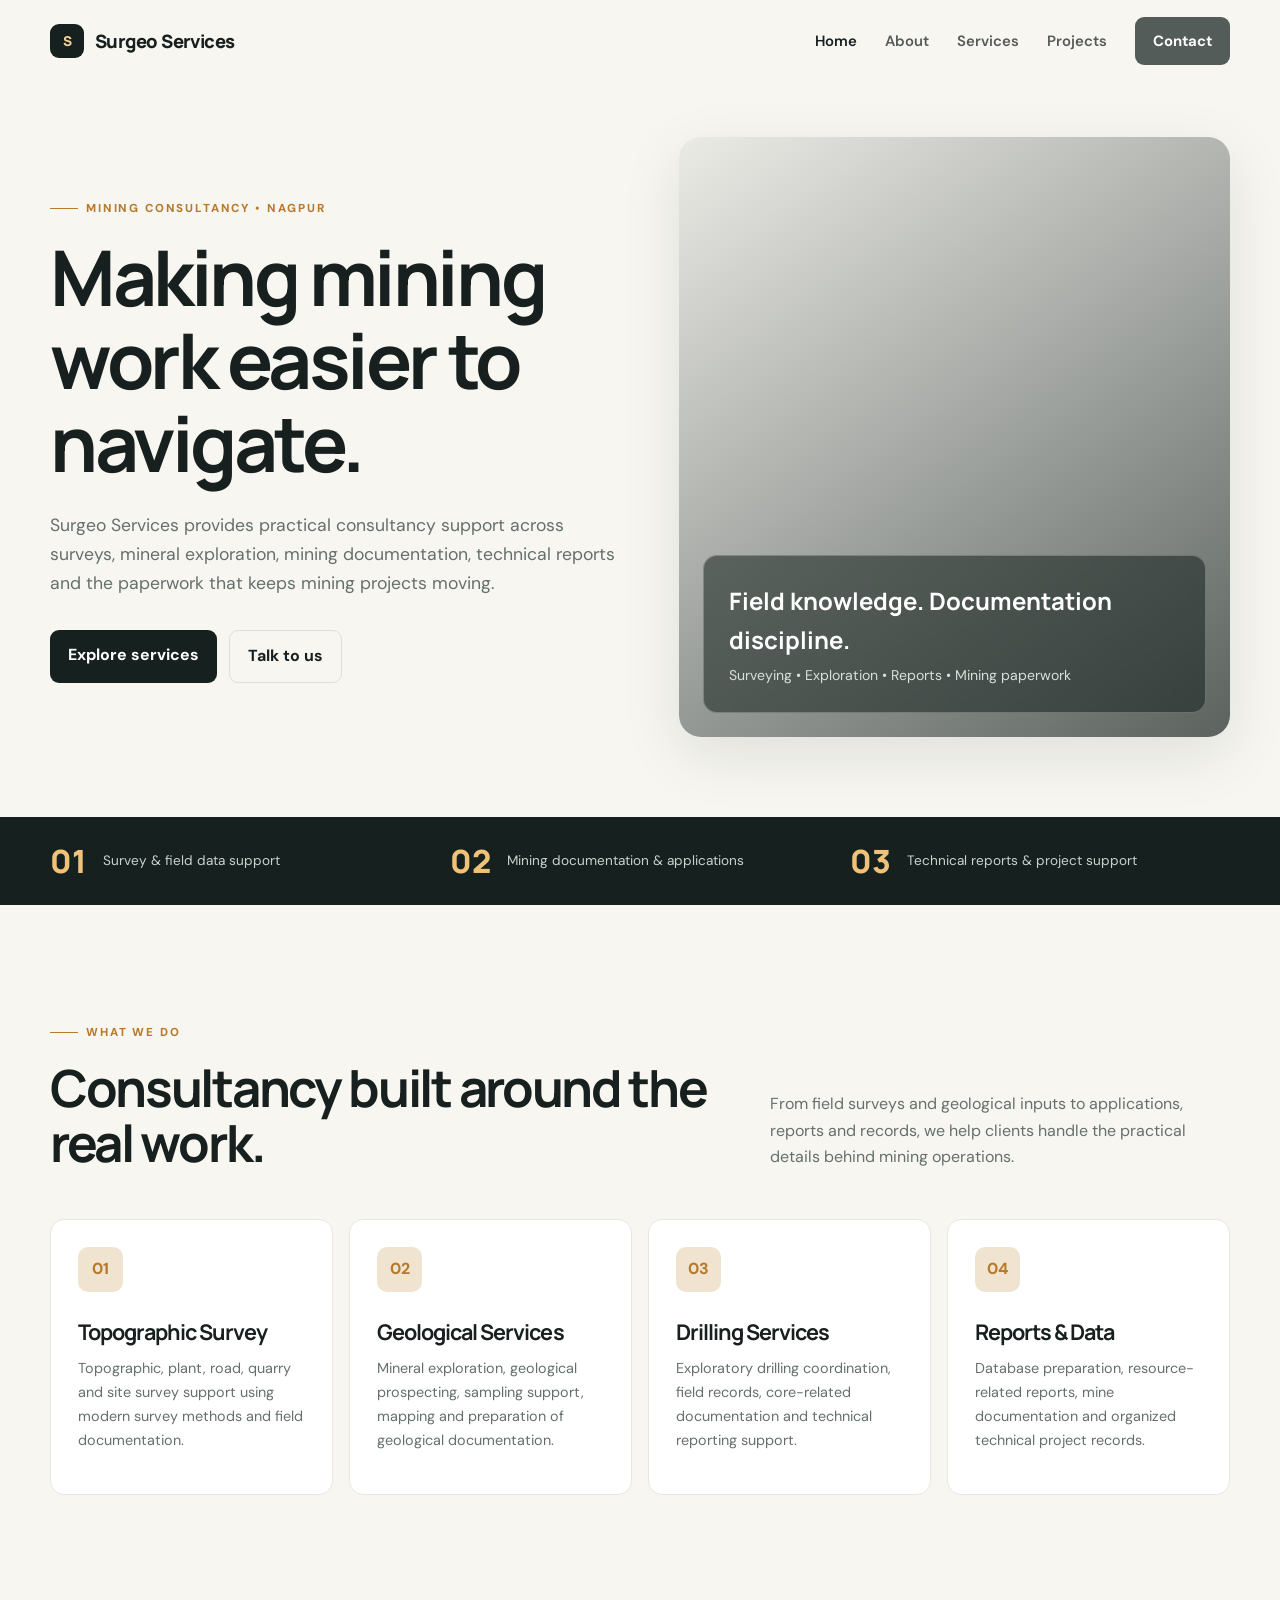
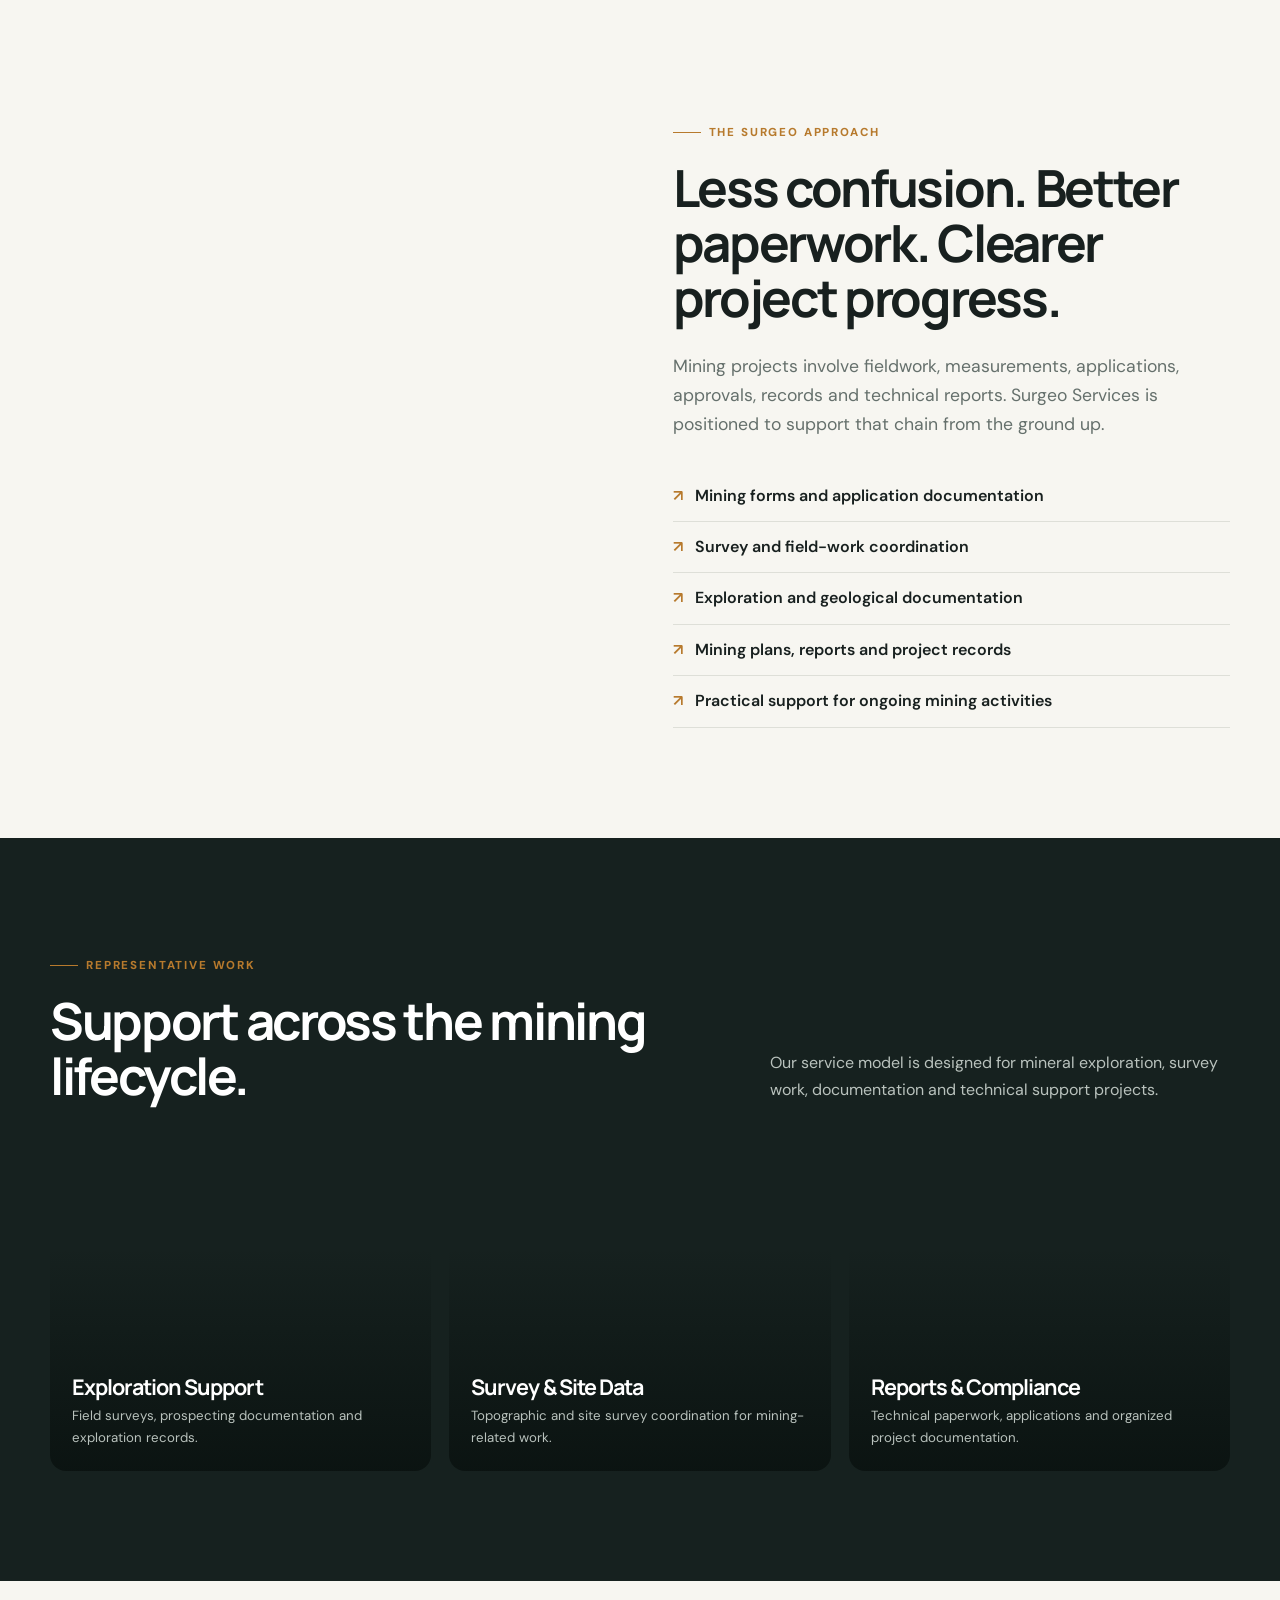
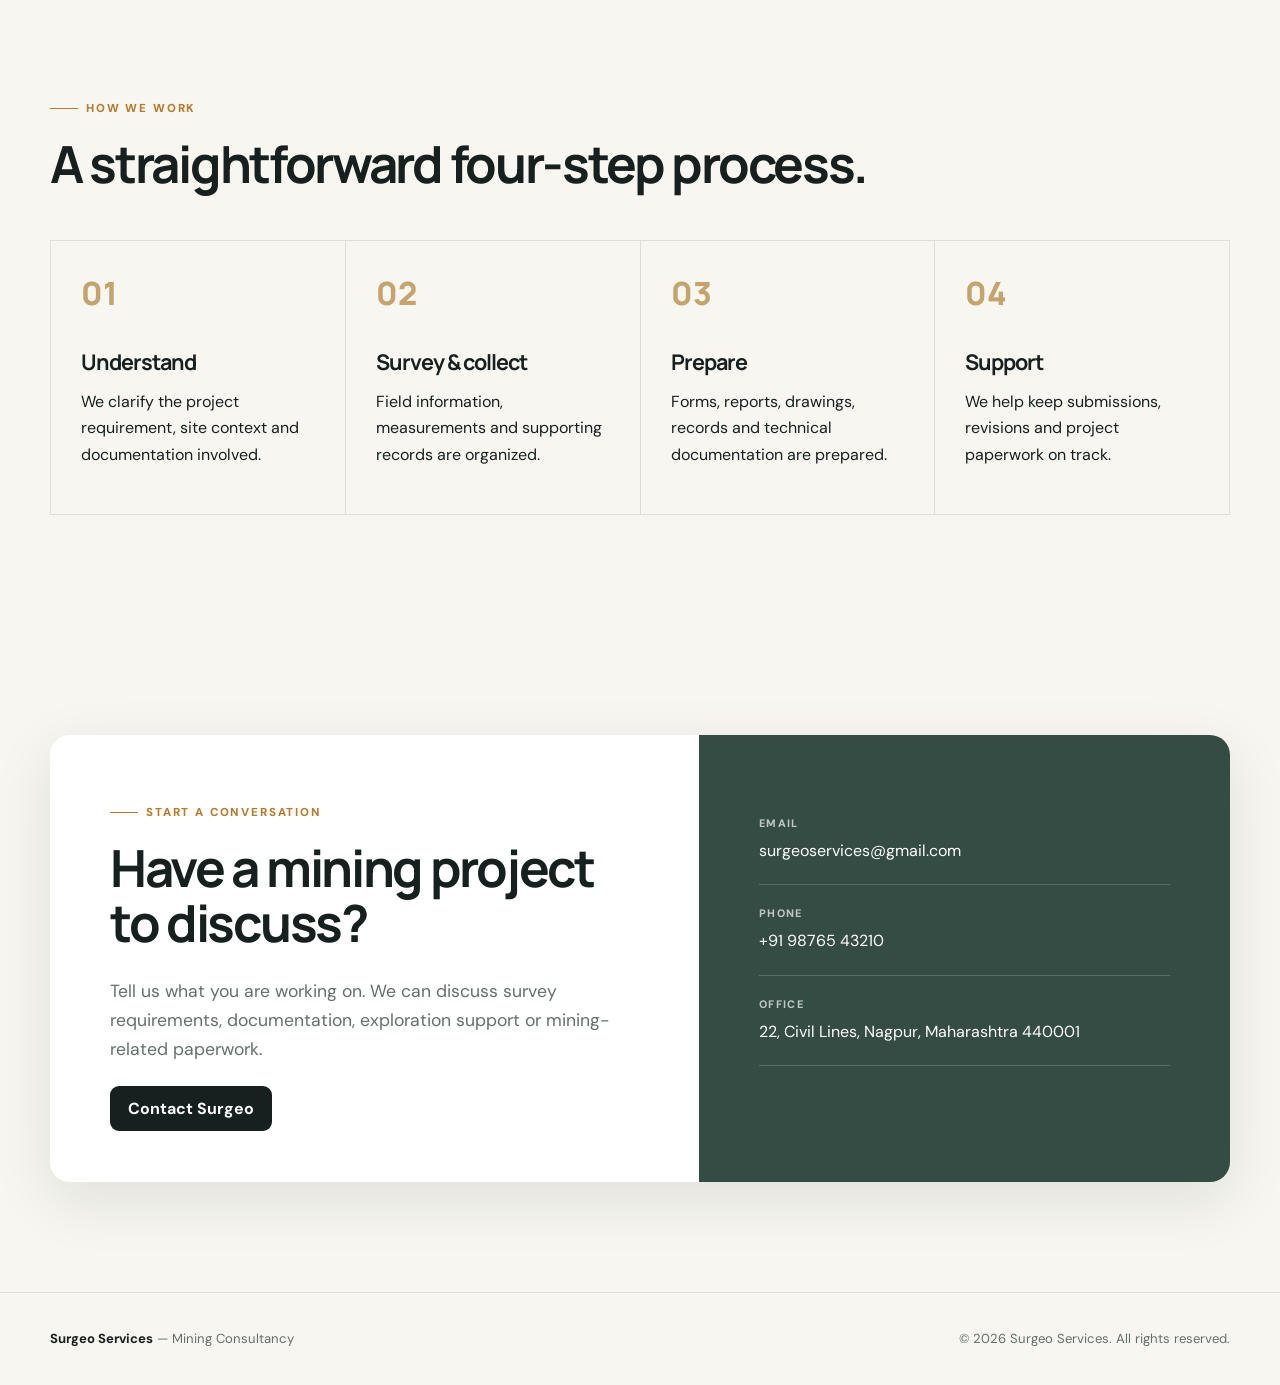
==== index.html @ 8589c168 "Add files via upload" ====
<!doctype html><html lang="en"><head><meta charset="utf-8"><meta name="viewport" content="width=device-width,initial-scale=1"><meta name="description" content="Surgeo Services — mining consultancy, surveys, documentation, exploration and technical support in Nagpur, Maharashtra."><title>Surgeo Services | Mining Consultancy</title><link rel="stylesheet" href="styles.css"></head><body>
<header><div class="container nav"><a class="brand" href="index.html"><span class="mark">S</span>Surgeo Services</a><button class="menu" aria-label="Open menu">☰</button><nav class="links"><a class="active" href="index.html">Home</a><a href="about.html">About</a><a href="services.html">Services</a><a href="projects.html">Projects</a><a class="nav-cta" href="contact.html">Contact</a></nav></div></header>
<main><section class="container hero"><div><div class="eyebrow">Mining consultancy • Nagpur</div><h1>Making mining work easier to navigate.</h1><p class="lead">Surgeo Services provides practical consultancy support across surveys, mineral exploration, mining documentation, technical reports and the paperwork that keeps mining projects moving.</p><div class="actions"><a class="btn" href="services.html">Explore services</a><a class="btn secondary" href="contact.html">Talk to us</a></div></div><div class="hero-visual"><div class="hero-card"><strong>Field knowledge. Documentation discipline.</strong><span>Surveying • Exploration • Reports • Mining paperwork</span></div></div></section>
<section class="strip"><div class="container strip-inner"><div class="stat"><b>01</b><span>Survey & field data support</span></div><div class="stat"><b>02</b><span>Mining documentation & applications</span></div><div class="stat"><b>03</b><span>Technical reports & project support</span></div></div></section>
<section class="container section"><div class="section-head"><div><div class="eyebrow">What we do</div><h2>Consultancy built around the real work.</h2></div><p>From field surveys and geological inputs to applications, reports and records, we help clients handle the practical details behind mining operations.</p></div><div class="grid-4"><article class="service"><div class="icon">01</div><h3>Topographic Survey</h3><p>Topographic, plant, road, quarry and site survey support using modern survey methods and field documentation.</p></article><article class="service"><div class="icon">02</div><h3>Geological Services</h3><p>Mineral exploration, geological prospecting, sampling support, mapping and preparation of geological documentation.</p></article><article class="service"><div class="icon">03</div><h3>Drilling Services</h3><p>Exploratory drilling coordination, field records, core-related documentation and technical reporting support.</p></article><article class="service"><div class="icon">04</div><h3>Reports & Data</h3><p>Database preparation, resource-related reports, mine documentation and organized technical project records.</p></article></div></section>
<section class="container section"><div class="split"><div class="photo"></div><div><div class="eyebrow">The Surgeo approach</div><h2>Less confusion. Better paperwork. Clearer project progress.</h2><p class="lead">Mining projects involve fieldwork, measurements, applications, approvals, records and technical reports. Surgeo Services is positioned to support that chain from the ground up.</p><ul class="checklist"><li>Mining forms and application documentation</li><li>Survey and field-work coordination</li><li>Exploration and geological documentation</li><li>Mining plans, reports and project records</li><li>Practical support for ongoing mining activities</li></ul></div></div></section>
<section class="dark-section section"><div class="container"><div class="section-head"><div><div class="eyebrow">Representative work</div><h2>Support across the mining lifecycle.</h2></div><p>Our service model is designed for mineral exploration, survey work, documentation and technical support projects.</p></div><div class="project-grid"><article class="project one"><div class="project-content"><h3>Exploration Support</h3><p>Field surveys, prospecting documentation and exploration records.</p></div></article><article class="project two"><div class="project-content"><h3>Survey & Site Data</h3><p>Topographic and site survey coordination for mining-related work.</p></div></article><article class="project three"><div class="project-content"><h3>Reports & Compliance</h3><p>Technical paperwork, applications and organized project documentation.</p></div></article></div></div></section>
<section class="container section"><div class="section-head"><div><div class="eyebrow">How we work</div><h2>A straightforward four-step process.</h2></div></div><div class="process"><div class="step"><div class="step-no">01</div><h3>Understand</h3><p>We clarify the project requirement, site context and documentation involved.</p></div><div class="step"><div class="step-no">02</div><h3>Survey & collect</h3><p>Field information, measurements and supporting records are organized.</p></div><div class="step"><div class="step-no">03</div><h3>Prepare</h3><p>Forms, reports, drawings, records and technical documentation are prepared.</p></div><div class="step"><div class="step-no">04</div><h3>Support</h3><p>We help keep submissions, revisions and project paperwork on track.</p></div></div></section>
<section class="container section"><div class="contact-box"><div class="contact-copy"><div class="eyebrow">Start a conversation</div><h2>Have a mining project to discuss?</h2><p class="lead">Tell us what you are working on. We can discuss survey requirements, documentation, exploration support or mining-related paperwork.</p><a class="btn" href="contact.html">Contact Surgeo</a></div><div class="contact-info"><div class="contact-item"><small>Email</small><a href="mailto:surgeoservices@gmail.com">surgeoservices@gmail.com</a></div><div class="contact-item"><small>Phone</small><span>+91 98765 43210</span></div><div class="contact-item"><small>Office</small><span>22, Civil Lines, Nagpur, Maharashtra 440001</span></div></div></div></section></main>
<footer class="footer"><div class="container footer-inner"><div><strong>Surgeo Services</strong> — Mining Consultancy</div><div>© 2026 Surgeo Services. All rights reserved.</div></div></footer><script src="script.js"></script></body></html>
---- styles.css ----
@import url('https://fonts.googleapis.com/css2?family=DM+Sans:wght@400;500;600;700&family=Manrope:wght@600;700;800&display=swap');
:root{--ink:#18201f;--muted:#65706c;--paper:#f7f6f1;--white:#fff;--accent:#b77a2d;--accent2:#d49a4b;--line:#dedfd8;--dark:#16211f;--green:#344c43;--max:1180px;--shadow:0 18px 60px rgba(24,32,31,.10)}
*{box-sizing:border-box}html{scroll-behavior:smooth}body{margin:0;background:var(--paper);color:var(--ink);font-family:'DM Sans',sans-serif;line-height:1.65}a{color:inherit;text-decoration:none}.container{width:min(calc(100% - 40px),var(--max));margin:auto}.nav{height:82px;display:flex;align-items:center;justify-content:space-between;position:relative}.brand{display:flex;align-items:center;gap:11px;font-family:Manrope;font-weight:800;letter-spacing:-.03em;font-size:1.15rem}.mark{width:34px;height:34px;border-radius:9px;background:var(--dark);display:grid;place-items:center;color:#f2d39f;font-size:.85rem}.links{display:flex;gap:28px;align-items:center;font-size:.93rem;font-weight:600}.links a{opacity:.72}.links a:hover,.links a.active{opacity:1}.nav-cta,.btn{background:var(--dark);color:#fff;padding:12px 18px;border-radius:9px;font-weight:700}.nav-cta:hover,.btn:hover{background:#24332f}.menu{display:none;border:0;background:none;font-size:1.6rem}.hero{min-height:680px;display:grid;grid-template-columns:1.02fr .98fr;gap:55px;align-items:center;padding:55px 0 80px}.eyebrow{display:inline-flex;align-items:center;gap:8px;text-transform:uppercase;letter-spacing:.16em;font-size:.72rem;font-weight:800;color:var(--accent);margin-bottom:18px}.eyebrow:before{content:'';width:28px;height:1px;background:var(--accent)}h1,h2,h3{font-family:Manrope;margin:0;line-height:1.08;letter-spacing:-.045em}h1{font-size:clamp(3.2rem,6vw,6.2rem);max-width:700px}h2{font-size:clamp(2.2rem,4vw,4rem)}h3{font-size:1.35rem}.lead{font-size:1.1rem;color:var(--muted);max-width:610px;margin:26px 0 32px}.actions{display:flex;gap:12px;flex-wrap:wrap}.btn.secondary{background:transparent;color:var(--ink);border:1px solid var(--line)}.hero-visual{height:600px;border-radius:22px;overflow:hidden;position:relative;background:url('https://images.unsplash.com/photo-1516738901171-8eb4fc13bd00?auto=format&fit=crop&w=1200&q=85') center/cover;box-shadow:var(--shadow)}.hero-visual:after{content:'';position:absolute;inset:0;background:linear-gradient(145deg,rgba(18,29,26,.05),rgba(18,29,26,.68))}.hero-card{position:absolute;z-index:1;bottom:24px;left:24px;right:24px;color:#fff;padding:25px;border:1px solid rgba(255,255,255,.25);background:rgba(18,29,26,.52);backdrop-filter:blur(12px);border-radius:14px}.hero-card strong{font-size:1.5rem;font-family:Manrope}.hero-card span{display:block;color:#d9e0dc;font-size:.88rem;margin-top:4px}.strip{background:var(--dark);color:#fff;padding:22px 0}.strip-inner{display:grid;grid-template-columns:repeat(3,1fr);gap:20px}.stat{display:flex;align-items:center;gap:16px}.stat b{font:800 2rem Manrope;color:#efc278}.stat span{font-size:.85rem;color:#cbd2ce}.section{padding:110px 0}.section-head{display:flex;justify-content:space-between;gap:30px;align-items:end;margin-bottom:48px}.section-head p{max-width:460px;color:var(--muted);margin:0}.grid-4{display:grid;grid-template-columns:repeat(4,1fr);gap:16px}.service{background:#fff;border:1px solid #e7e7df;padding:27px;min-height:240px;border-radius:14px;transition:.25s}.service:hover{transform:translateY(-5px);box-shadow:var(--shadow)}.icon{width:45px;height:45px;border-radius:10px;background:#f0e4d1;color:var(--accent);display:grid;place-items:center;font-weight:800;margin-bottom:28px}.service p,.card p{color:var(--muted);font-size:.9rem}.split{display:grid;grid-template-columns:1fr 1fr;gap:65px;align-items:center}.photo{min-height:510px;border-radius:20px;background:url('https://images.unsplash.com/photo-1513828583688-c52646db42da?auto=format&fit=crop&w=1200&q=85') center/cover}.checklist{margin:28px 0 0;padding:0;list-style:none}.checklist li{padding:12px 0;border-bottom:1px solid var(--line);font-weight:600}.checklist li:before{content:'↗';color:var(--accent);margin-right:12px}.dark-section{background:var(--dark);color:#fff}.dark-section .section-head p,.dark-section p{color:#b9c2bd}.project-grid{display:grid;grid-template-columns:repeat(3,1fr);gap:18px}.project{min-height:320px;border-radius:16px;overflow:hidden;position:relative;background-size:cover;background-position:center}.project:after{content:'';position:absolute;inset:0;background:linear-gradient(transparent 30%,rgba(10,18,16,.9))}.project-content{position:absolute;z-index:1;bottom:22px;left:22px;right:22px}.project-content h3{font-size:1.35rem}.project-content p{font-size:.83rem;margin:7px 0 0}.project.one{background-image:url('https://images.unsplash.com/photo-1504917595217-d4dc5ebe6122?auto=format&fit=crop&w=900&q=80')}.project.two{background-image:url('https://images.unsplash.com/photo-1579546929518-9e396f3cc809?auto=format&fit=crop&w=900&q=80')}.project.three{background-image:url('https://images.unsplash.com/photo-1516939884455-1445c8652f83?auto=format&fit=crop&w=900&q=80')}.process{display:grid;grid-template-columns:repeat(4,1fr);gap:1px;background:var(--line);border:1px solid var(--line)}.step{background:var(--paper);padding:30px}.step-no{font:800 2rem Manrope;color:#c5a36c;margin-bottom:35px}.team{display:grid;grid-template-columns:repeat(2,1fr);gap:18px}.person{background:#fff;border:1px solid #e7e7df;padding:26px;border-radius:14px;display:flex;gap:20px;align-items:center}.avatar{width:75px;height:75px;border-radius:50%;display:grid;place-items:center;background:#e7e2d7;font:800 1.3rem Manrope;color:var(--green)}.person small{color:var(--accent);font-weight:800}.contact-box{display:grid;grid-template-columns:1.1fr .9fr;background:#fff;border-radius:20px;overflow:hidden;box-shadow:var(--shadow)}.contact-copy{padding:60px}.contact-info{background:var(--green);color:#fff;padding:60px}.contact-item{padding:20px 0;border-bottom:1px solid rgba(255,255,255,.18)}.contact-item small{display:block;color:#bfc9c4;text-transform:uppercase;letter-spacing:.12em;font-size:.68rem;font-weight:800;margin-bottom:5px}.contact-item a:hover{color:#f0c57e}.page-hero{padding:95px 0 85px;background:var(--dark);color:#fff}.page-hero p{max-width:650px;color:#bec8c2;font-size:1.05rem;margin:22px 0 0}.service-list{display:grid;grid-template-columns:repeat(2,1fr);gap:18px}.service-large{background:#fff;border:1px solid var(--line);padding:34px;border-radius:16px}.service-large .num{font:800 1rem Manrope;color:var(--accent)}.service-large h3{margin-top:45px}.service-large ul{padding-left:18px;color:var(--muted)}.footer{padding:35px 0;border-top:1px solid var(--line);font-size:.82rem;color:var(--muted)}.footer-inner{display:flex;justify-content:space-between;gap:20px}.footer strong{color:var(--ink)}
@media(max-width:900px){.links{display:none;position:absolute;top:72px;left:0;right:0;background:#fff;padding:18px;border:1px solid var(--line);border-radius:12px;z-index:9;flex-direction:column;align-items:stretch}.links.open{display:flex}.menu{display:block}.hero,.split,.contact-box{grid-template-columns:1fr}.hero-visual{height:480px}.grid-4{grid-template-columns:repeat(2,1fr)}.project-grid{grid-template-columns:1fr 1fr}.process{grid-template-columns:1fr 1fr}.strip-inner{grid-template-columns:1fr}.contact-copy,.contact-info{padding:40px}.section{padding:80px 0}}
@media(max-width:600px){.container{width:min(calc(100% - 28px),var(--max))}.hero{padding:40px 0 55px}.hero-visual{height:390px}.grid-4,.project-grid,.service-list,.team,.process{grid-template-columns:1fr}.section-head{display:block}.section-head p{margin-top:18px}.footer-inner{display:block}.footer-inner div+div{margin-top:10px}h1{font-size:3.25rem}}
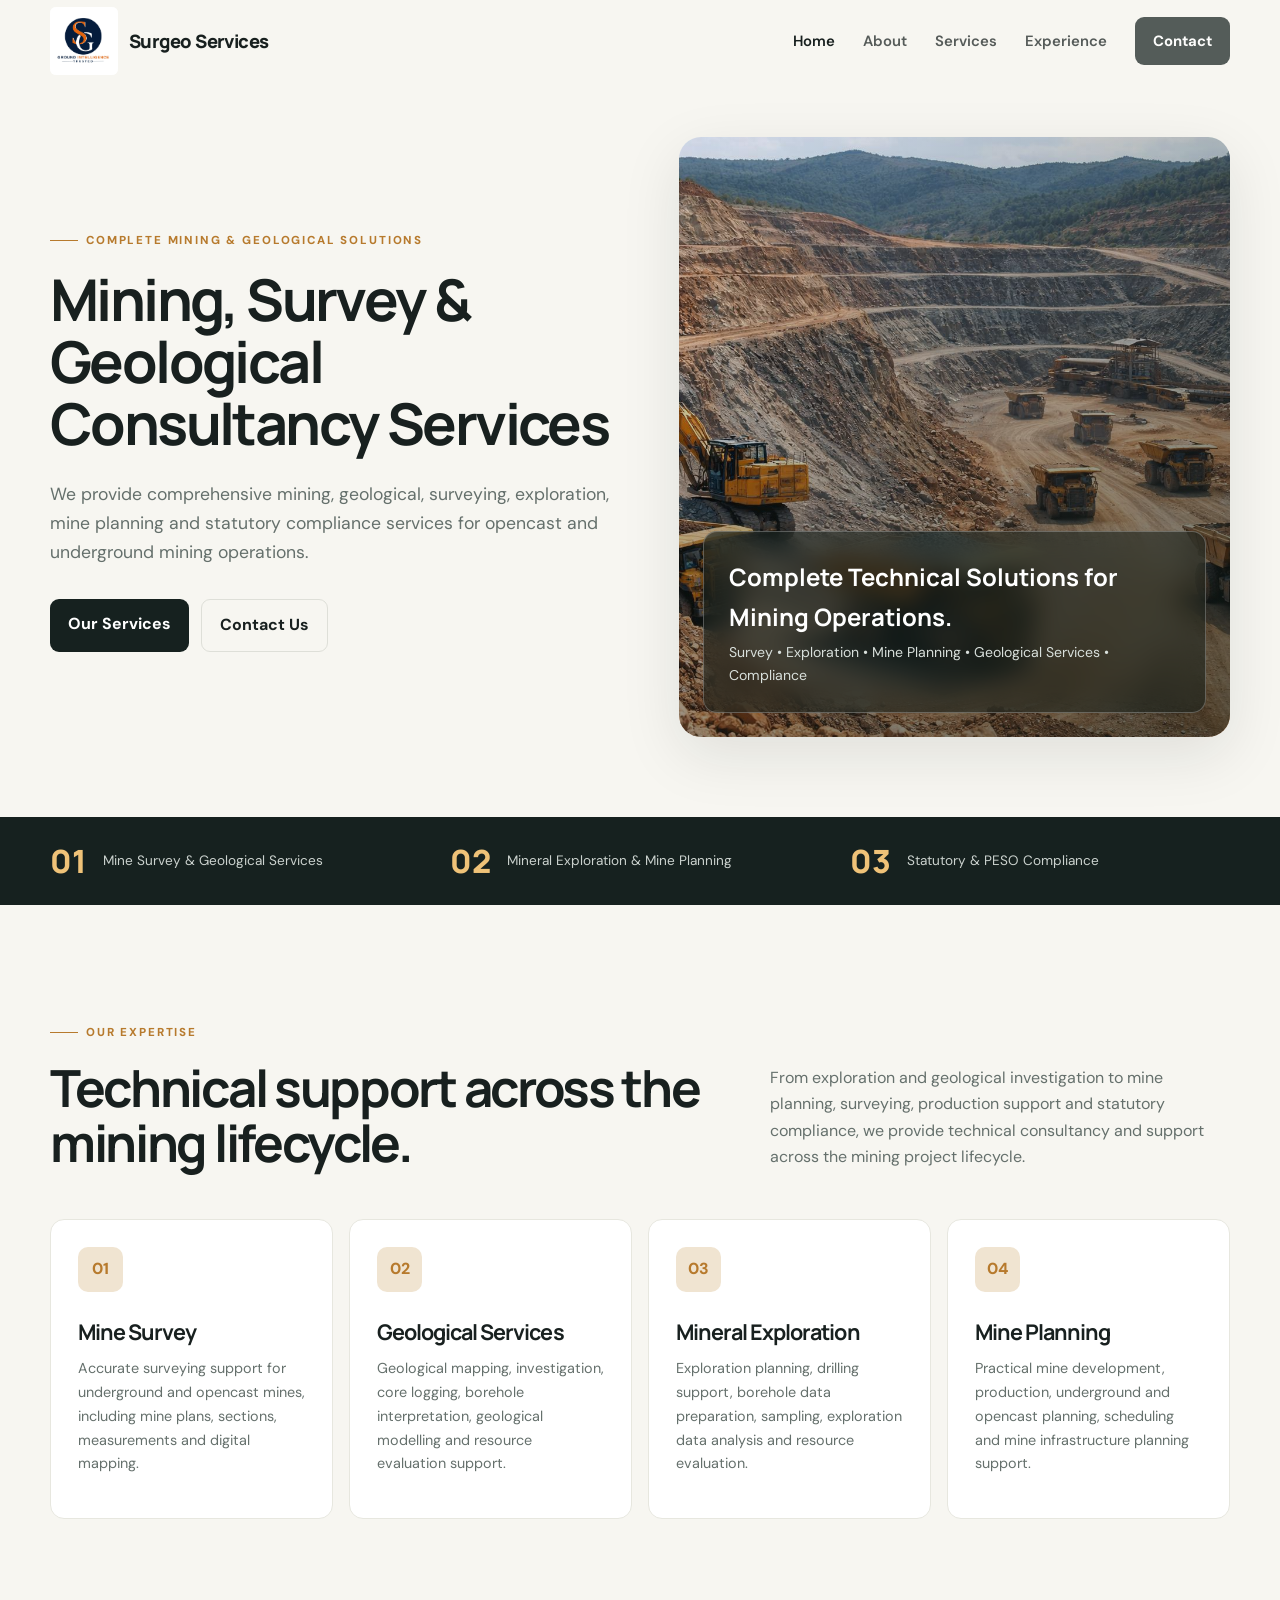
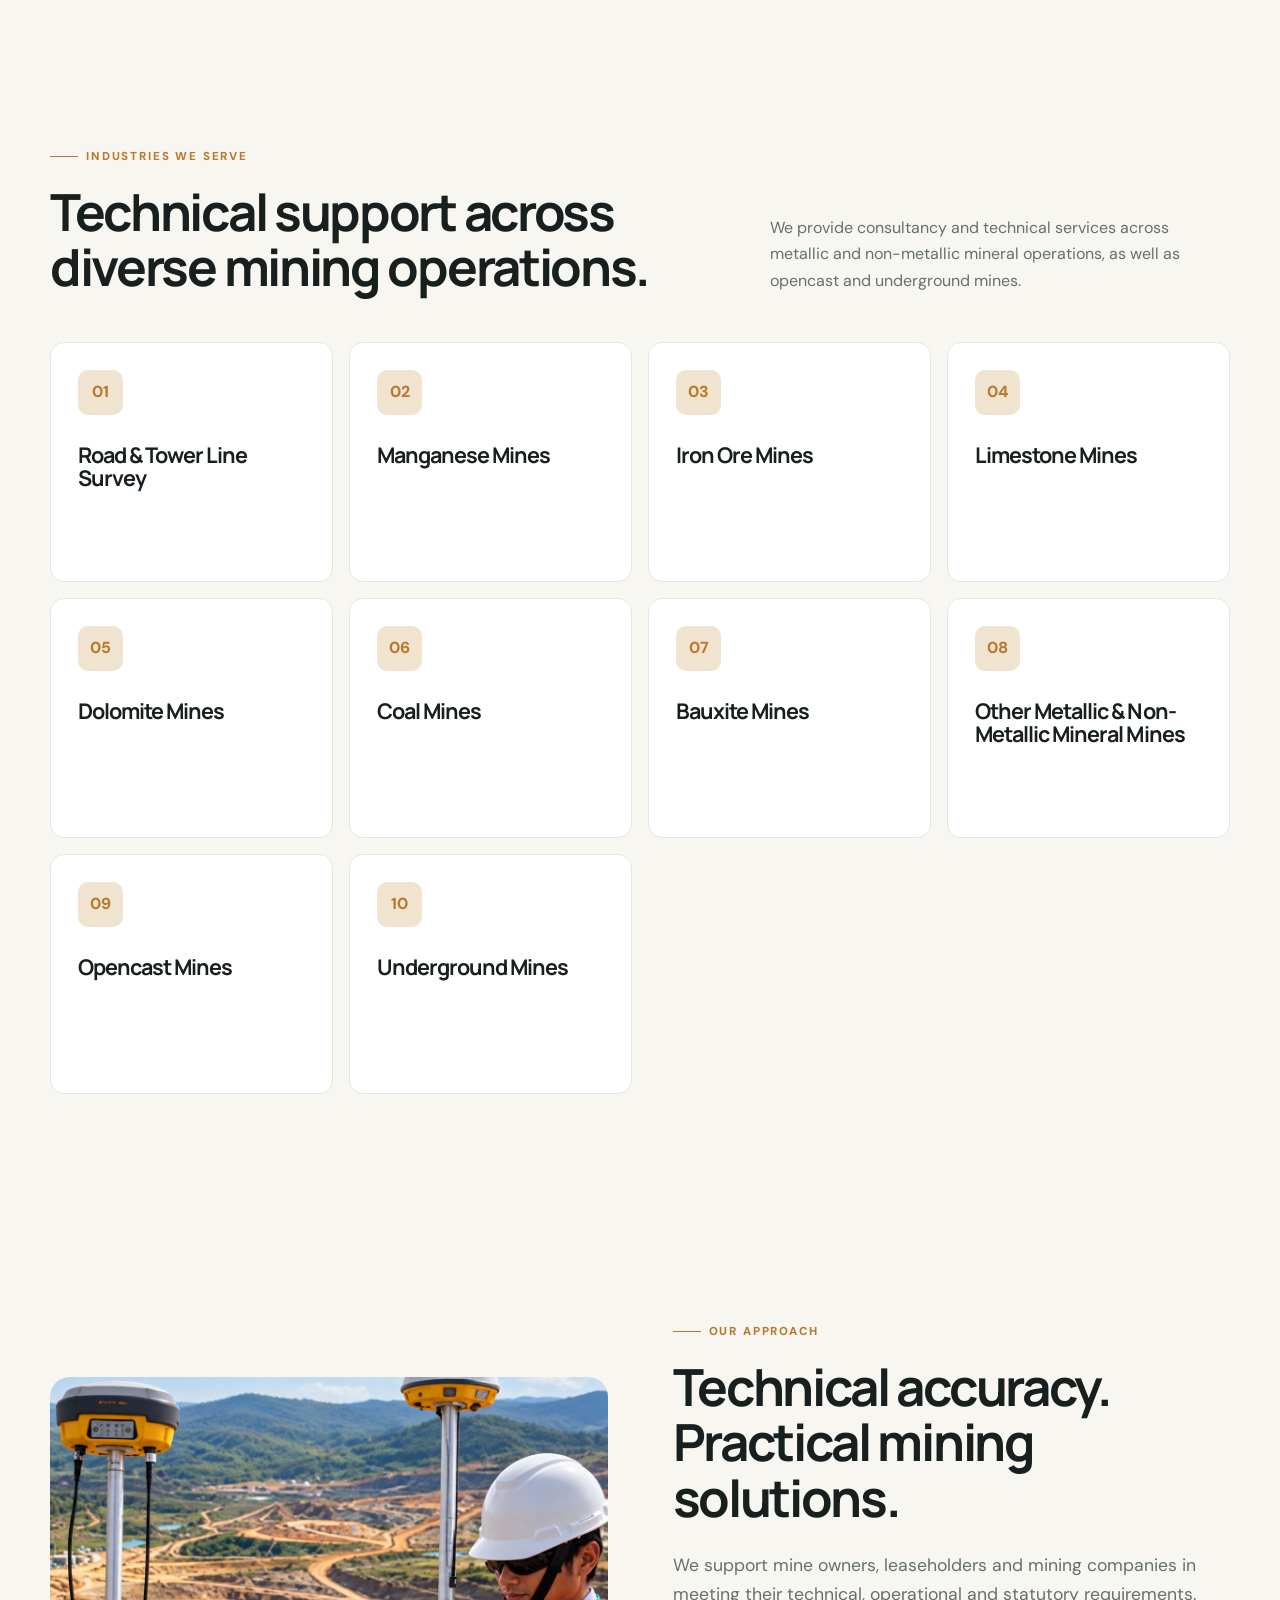
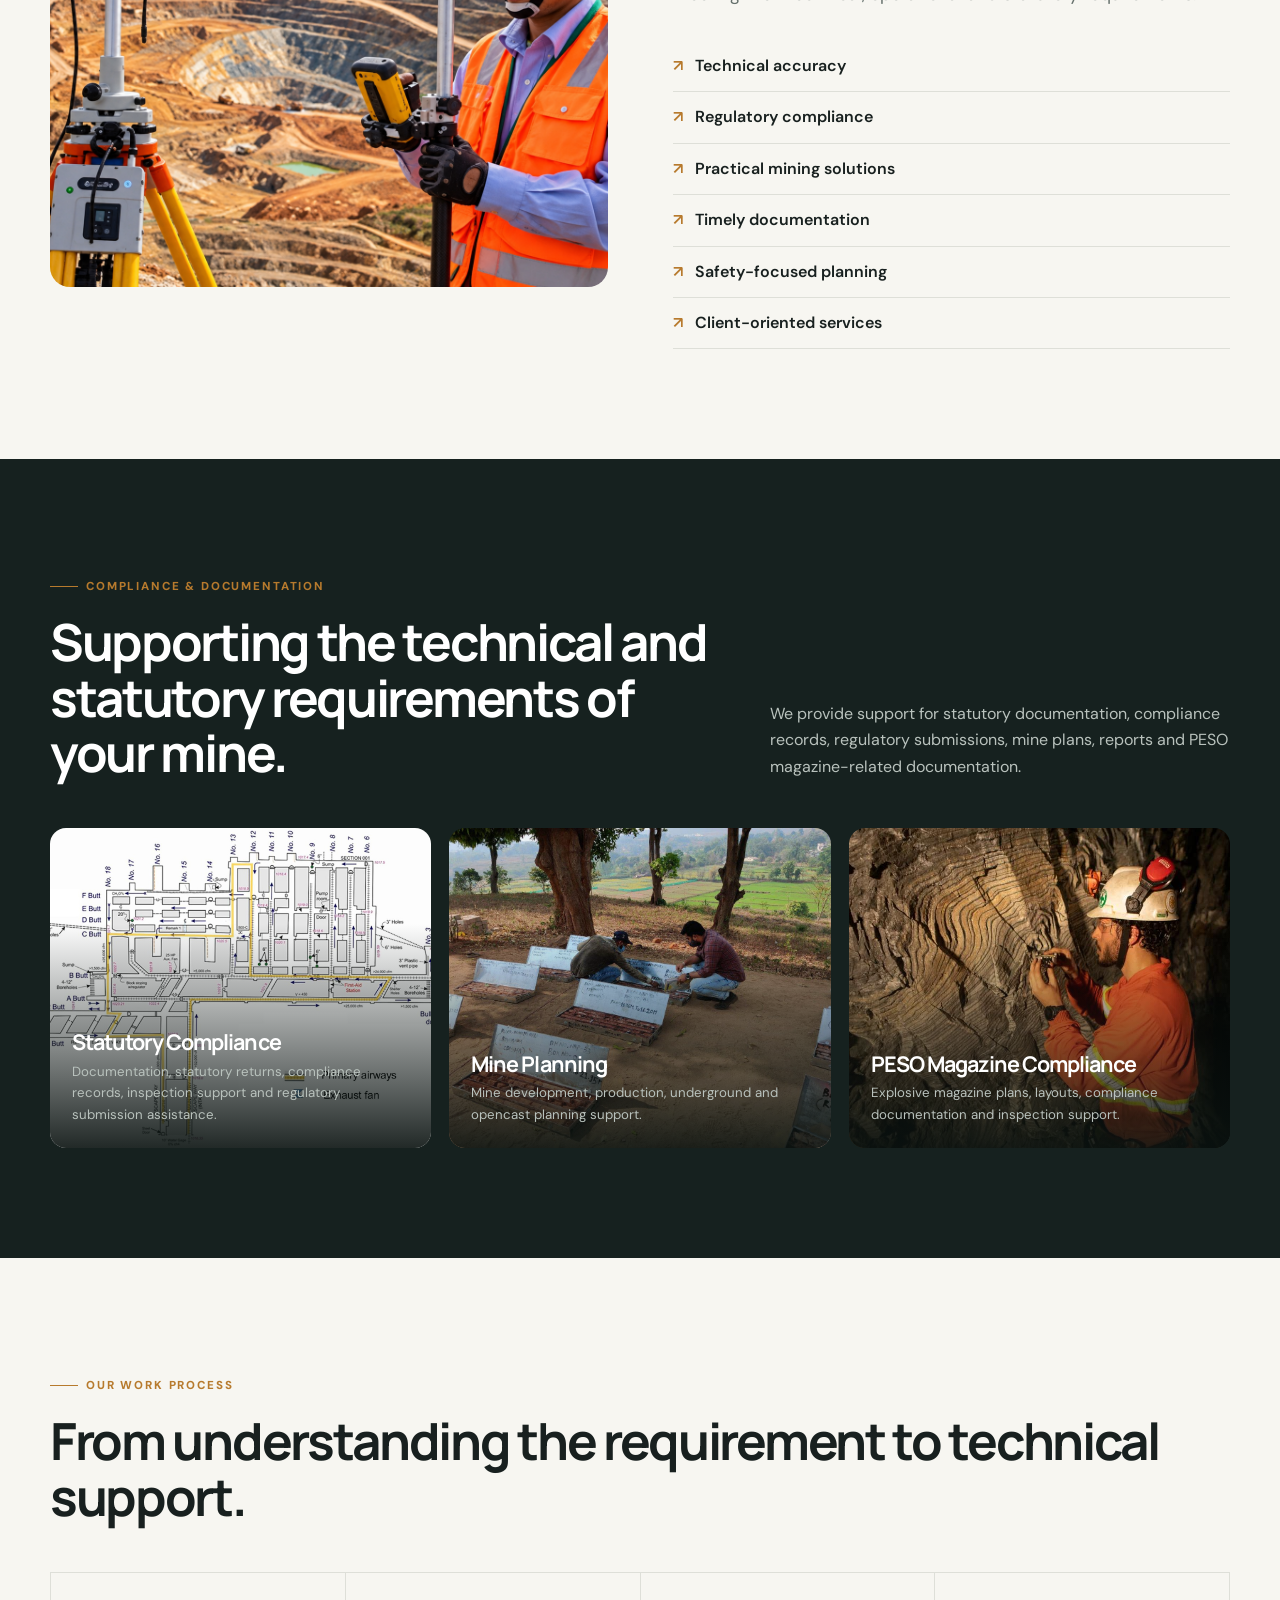
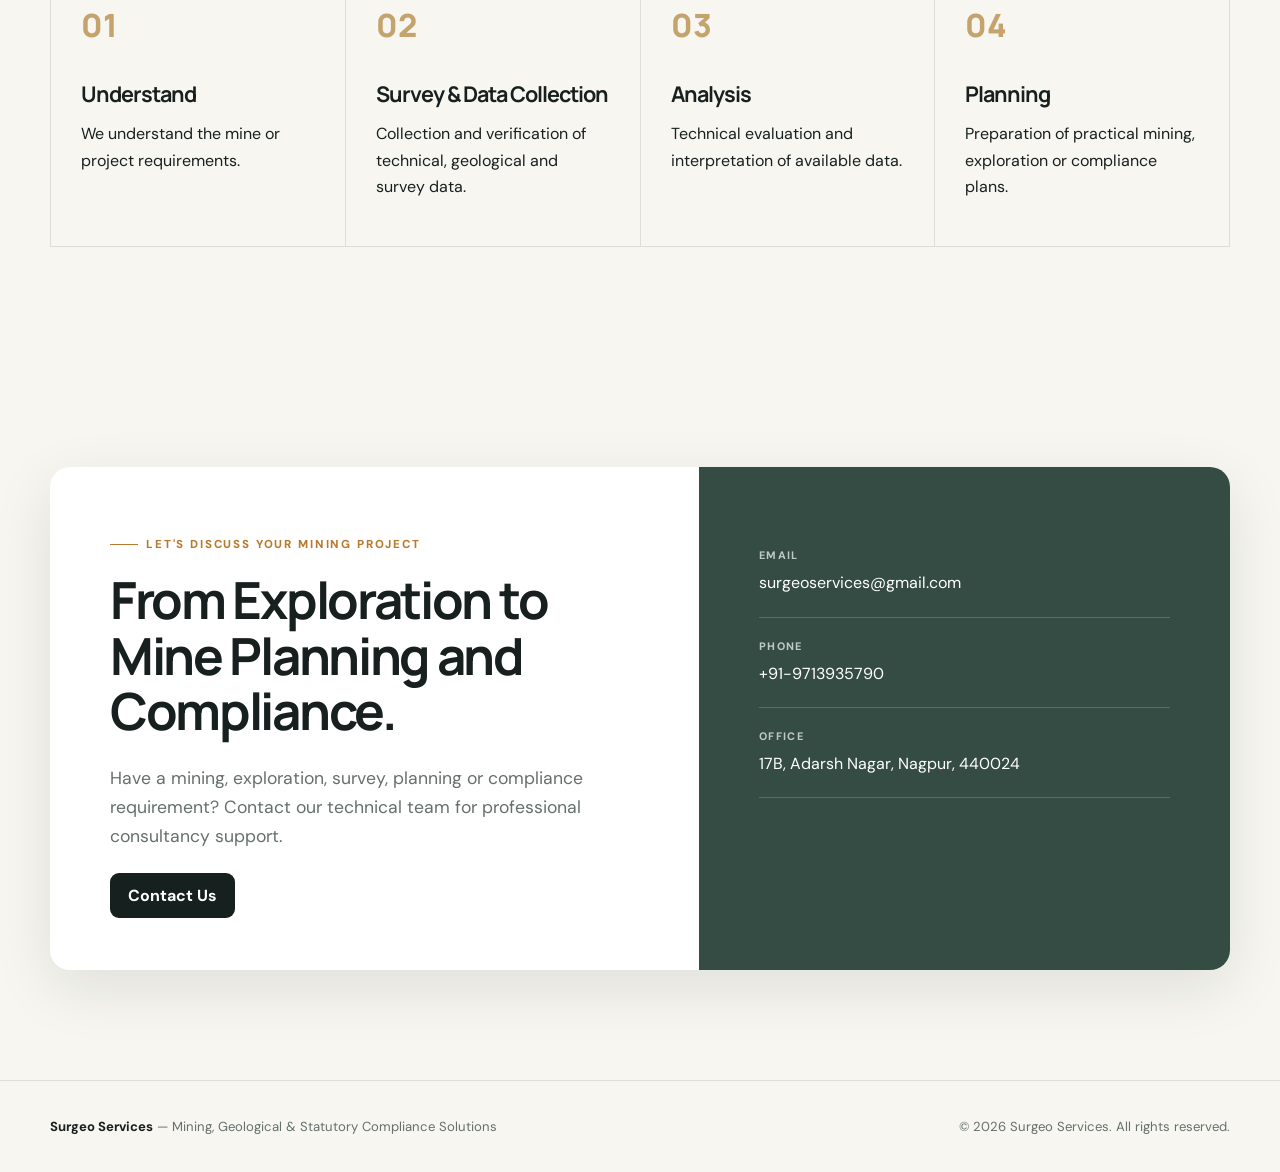
==== commit b9bae1da: "Update Surgeo Services website" ====
--- a/index.html
+++ b/index.html
@@ -1,10 +1,416 @@
-<!doctype html><html lang="en"><head><meta charset="utf-8"><meta name="viewport" content="width=device-width,initial-scale=1"><meta name="description" content="Surgeo Services — mining consultancy, surveys, documentation, exploration and technical support in Nagpur, Maharashtra."><title>Surgeo Services | Mining Consultancy</title><link rel="stylesheet" href="styles.css"></head><body>
-<header><div class="container nav"><a class="brand" href="index.html"><span class="mark">S</span>Surgeo Services</a><button class="menu" aria-label="Open menu">☰</button><nav class="links"><a class="active" href="index.html">Home</a><a href="about.html">About</a><a href="services.html">Services</a><a href="projects.html">Projects</a><a class="nav-cta" href="contact.html">Contact</a></nav></div></header>
-<main><section class="container hero"><div><div class="eyebrow">Mining consultancy • Nagpur</div><h1>Making mining work easier to navigate.</h1><p class="lead">Surgeo Services provides practical consultancy support across surveys, mineral exploration, mining documentation, technical reports and the paperwork that keeps mining projects moving.</p><div class="actions"><a class="btn" href="services.html">Explore services</a><a class="btn secondary" href="contact.html">Talk to us</a></div></div><div class="hero-visual"><div class="hero-card"><strong>Field knowledge. Documentation discipline.</strong><span>Surveying • Exploration • Reports • Mining paperwork</span></div></div></section>
-<section class="strip"><div class="container strip-inner"><div class="stat"><b>01</b><span>Survey & field data support</span></div><div class="stat"><b>02</b><span>Mining documentation & applications</span></div><div class="stat"><b>03</b><span>Technical reports & project support</span></div></div></section>
-<section class="container section"><div class="section-head"><div><div class="eyebrow">What we do</div><h2>Consultancy built around the real work.</h2></div><p>From field surveys and geological inputs to applications, reports and records, we help clients handle the practical details behind mining operations.</p></div><div class="grid-4"><article class="service"><div class="icon">01</div><h3>Topographic Survey</h3><p>Topographic, plant, road, quarry and site survey support using modern survey methods and field documentation.</p></article><article class="service"><div class="icon">02</div><h3>Geological Services</h3><p>Mineral exploration, geological prospecting, sampling support, mapping and preparation of geological documentation.</p></article><article class="service"><div class="icon">03</div><h3>Drilling Services</h3><p>Exploratory drilling coordination, field records, core-related documentation and technical reporting support.</p></article><article class="service"><div class="icon">04</div><h3>Reports & Data</h3><p>Database preparation, resource-related reports, mine documentation and organized technical project records.</p></article></div></section>
-<section class="container section"><div class="split"><div class="photo"></div><div><div class="eyebrow">The Surgeo approach</div><h2>Less confusion. Better paperwork. Clearer project progress.</h2><p class="lead">Mining projects involve fieldwork, measurements, applications, approvals, records and technical reports. Surgeo Services is positioned to support that chain from the ground up.</p><ul class="checklist"><li>Mining forms and application documentation</li><li>Survey and field-work coordination</li><li>Exploration and geological documentation</li><li>Mining plans, reports and project records</li><li>Practical support for ongoing mining activities</li></ul></div></div></section>
-<section class="dark-section section"><div class="container"><div class="section-head"><div><div class="eyebrow">Representative work</div><h2>Support across the mining lifecycle.</h2></div><p>Our service model is designed for mineral exploration, survey work, documentation and technical support projects.</p></div><div class="project-grid"><article class="project one"><div class="project-content"><h3>Exploration Support</h3><p>Field surveys, prospecting documentation and exploration records.</p></div></article><article class="project two"><div class="project-content"><h3>Survey & Site Data</h3><p>Topographic and site survey coordination for mining-related work.</p></div></article><article class="project three"><div class="project-content"><h3>Reports & Compliance</h3><p>Technical paperwork, applications and organized project documentation.</p></div></article></div></div></section>
-<section class="container section"><div class="section-head"><div><div class="eyebrow">How we work</div><h2>A straightforward four-step process.</h2></div></div><div class="process"><div class="step"><div class="step-no">01</div><h3>Understand</h3><p>We clarify the project requirement, site context and documentation involved.</p></div><div class="step"><div class="step-no">02</div><h3>Survey & collect</h3><p>Field information, measurements and supporting records are organized.</p></div><div class="step"><div class="step-no">03</div><h3>Prepare</h3><p>Forms, reports, drawings, records and technical documentation are prepared.</p></div><div class="step"><div class="step-no">04</div><h3>Support</h3><p>We help keep submissions, revisions and project paperwork on track.</p></div></div></section>
-<section class="container section"><div class="contact-box"><div class="contact-copy"><div class="eyebrow">Start a conversation</div><h2>Have a mining project to discuss?</h2><p class="lead">Tell us what you are working on. We can discuss survey requirements, documentation, exploration support or mining-related paperwork.</p><a class="btn" href="contact.html">Contact Surgeo</a></div><div class="contact-info"><div class="contact-item"><small>Email</small><a href="mailto:surgeoservices@gmail.com">surgeoservices@gmail.com</a></div><div class="contact-item"><small>Phone</small><span>+91 98765 43210</span></div><div class="contact-item"><small>Office</small><span>22, Civil Lines, Nagpur, Maharashtra 440001</span></div></div></div></section></main>
-<footer class="footer"><div class="container footer-inner"><div><strong>Surgeo Services</strong> — Mining Consultancy</div><div>© 2026 Surgeo Services. All rights reserved.</div></div></footer><script src="script.js"></script></body></html>
+<!doctype html>
+<html lang="en">
+<head>
+<meta charset="utf-8">
+<meta name="viewport" content="width=device-width,initial-scale=1">
+<meta name="description" content="Surgeo Services — Complete Mining, Geological & Statutory Compliance Solutions.">
+<title>Surgeo Services | Mining, Survey & Geological Consultancy</title>
+<link rel="stylesheet" href="styles.css">
+</head>
+
+<body>
+
+<header>
+<div class="container nav">
+<a class="brand" href="index.html">
+    <img src="assets/SGLogo.jpeg" alt="Surgeo Services">
+    <span>Surgeo Services</span>
+</a>
+
+<button class="menu" aria-label="Open menu">☰</button>
+
+<nav class="links">
+<a class="active" href="index.html">Home</a>
+<a href="about.html">About</a>
+<a href="services.html">Services</a>
+<a href="projects.html">Experience</a>
+<a class="nav-cta" href="contact.html">Contact</a>
+</nav>
+</div>
+</header>
+
+<main>
+
+<!-- HERO -->
+<section class="container hero">
+<div>
+<div class="eyebrow">Complete Mining & Geological Solutions</div>
+
+<h1>Mining, Survey & Geological Consultancy Services</h1>
+
+<p class="lead">
+We provide comprehensive mining, geological, surveying, exploration,
+mine planning and statutory compliance services for opencast and
+underground mining operations.
+</p>
+
+<div class="actions">
+<a class="btn" href="services.html">Our Services</a>
+<a class="btn secondary" href="contact.html">Contact Us</a>
+</div>
+</div>
+
+<div class="hero-visual">
+<div class="hero-card">
+<strong>Complete Technical Solutions for Mining Operations.</strong>
+<span>Survey • Exploration • Mine Planning • Geological Services • Compliance</span>
+</div>
+</div>
+</section>
+
+
+<!-- EXPERTISE STRIP -->
+<section class="strip">
+<div class="container strip-inner">
+
+<div class="stat">
+<b>01</b>
+<span>Mine Survey & Geological Services</span>
+</div>
+
+<div class="stat">
+<b>02</b>
+<span>Mineral Exploration & Mine Planning</span>
+</div>
+
+<div class="stat">
+<b>03</b>
+<span>Statutory & PESO Compliance</span>
+</div>
+
+</div>
+</section>
+
+
+<!-- OUR EXPERTISE -->
+<section class="container section">
+
+<div class="section-head">
+<div>
+<div class="eyebrow">Our Expertise</div>
+<h2>Technical support across the mining lifecycle.</h2>
+</div>
+
+<p>
+From exploration and geological investigation to mine planning,
+surveying, production support and statutory compliance, we provide
+technical consultancy and support across the mining project lifecycle.
+</p>
+</div>
+
+<div class="grid-4">
+
+<article class="service">
+<div class="icon">01</div>
+<h3>Mine Survey</h3>
+<p>
+Accurate surveying support for underground and opencast mines,
+including mine plans, sections, measurements and digital mapping.
+</p>
+</article>
+
+<article class="service">
+<div class="icon">02</div>
+<h3>Geological Services</h3>
+<p>
+Geological mapping, investigation, core logging, borehole
+interpretation, geological modelling and resource evaluation support.
+</p>
+</article>
+
+<article class="service">
+<div class="icon">03</div>
+<h3>Mineral Exploration</h3>
+<p>
+Exploration planning, drilling support, borehole data preparation,
+sampling, exploration data analysis and resource evaluation.
+</p>
+</article>
+
+<article class="service">
+<div class="icon">04</div>
+<h3>Mine Planning</h3>
+<p>
+Practical mine development, production, underground and opencast
+planning, scheduling and mine infrastructure planning support.
+</p>
+</article>
+
+</div>
+</section>
+
+<section class="container section">
+    <div class="section-head">
+        <div>
+            <div class="eyebrow">Industries We Serve</div>
+            <h2>Technical support across diverse mining operations.</h2>
+        </div>
+
+        <p>
+            We provide consultancy and technical services across
+            metallic and non-metallic mineral operations, as well as
+            opencast and underground mines.
+        </p>
+    </div>
+
+    <div class="grid-4">
+
+        <article class="service">
+            <div class="icon">01</div>
+            <h3>Road & Tower Line Survey</h3>
+        </article>
+
+        <article class="service">
+            <div class="icon">02</div>
+            <h3>Manganese Mines</h3>
+        </article>
+
+        <article class="service">
+            <div class="icon">03</div>
+            <h3>Iron Ore Mines</h3>
+        </article>
+
+        <article class="service">
+            <div class="icon">04</div>
+            <h3>Limestone Mines</h3>
+        </article>
+
+        <article class="service">
+            <div class="icon">05</div>
+            <h3>Dolomite Mines</h3>
+        </article>
+
+        <article class="service">
+            <div class="icon">06</div>
+            <h3>Coal Mines</h3>
+        </article>
+
+        <article class="service">
+            <div class="icon">07</div>
+            <h3>Bauxite Mines</h3>
+        </article>
+
+        <article class="service">
+            <div class="icon">08</div>
+            <h3>Other Metallic & Non-Metallic Mineral Mines</h3>
+        </article>
+
+        <article class="service">
+            <div class="icon">09</div>
+            <h3>Opencast Mines</h3>
+        </article>
+
+        <article class="service">
+            <div class="icon">10</div>
+            <h3>Underground Mines</h3>
+        </article>
+
+    </div>
+</section>
+<!-- APPROACH -->
+<section class="container section">
+
+<div class="split">
+
+<div class="photo"></div>
+
+
+<div>
+<div class="eyebrow">Our Approach</div>
+
+<h2>Technical accuracy. Practical mining solutions.</h2>
+
+<p class="lead">
+We support mine owners, leaseholders and mining companies in meeting
+their technical, operational and statutory requirements.
+</p>
+
+<ul class="checklist">
+<li>Technical accuracy</li>
+<li>Regulatory compliance</li>
+<li>Practical mining solutions</li>
+<li>Timely documentation</li>
+<li>Safety-focused planning</li>
+<li>Client-oriented services</li>
+</ul>
+
+</div>
+</div>
+</section>
+
+
+<!-- COMPLIANCE -->
+<section class="dark-section section">
+
+<div class="container">
+
+<div class="section-head">
+
+<div>
+<div class="eyebrow">Compliance & Documentation</div>
+<h2>Supporting the technical and statutory requirements of your mine.</h2>
+</div>
+
+<p>
+We provide support for statutory documentation, compliance records,
+regulatory submissions, mine plans, reports and PESO magazine-related
+documentation.
+</p>
+
+</div>
+
+
+<div class="project-grid">
+
+<article class="project one">
+<div class="project-content">
+<h3>Statutory Compliance</h3>
+<p>
+Documentation, statutory returns, compliance records, inspection
+support and regulatory submission assistance.
+</p>
+</div>
+</article>
+
+<article class="project two">
+<div class="project-content">
+<h3>Mine Planning</h3>
+<p>
+Mine development, production, underground and opencast planning
+support.
+</p>
+</div>
+</article>
+
+<article class="project three">
+<div class="project-content">
+<h3>PESO Magazine Compliance</h3>
+<p>
+Explosive magazine plans, layouts, compliance documentation and
+inspection support.
+</p>
+</div>
+</article>
+
+</div>
+</div>
+</section>
+
+
+<!-- PROCESS -->
+<section class="container section">
+
+<div class="section-head">
+<div>
+<div class="eyebrow">Our Work Process</div>
+<h2>From understanding the requirement to technical support.</h2>
+</div>
+</div>
+
+<div class="process">
+
+<div class="step">
+<div class="step-no">01</div>
+<h3>Understand</h3>
+<p>
+We understand the mine or project requirements.
+</p>
+</div>
+
+<div class="step">
+<div class="step-no">02</div>
+<h3>Survey & Data Collection</h3>
+<p>
+Collection and verification of technical, geological and survey data.
+</p>
+</div>
+
+<div class="step">
+<div class="step-no">03</div>
+<h3>Analysis</h3>
+<p>
+Technical evaluation and interpretation of available data.
+</p>
+</div>
+
+<div class="step">
+<div class="step-no">04</div>
+<h3>Planning</h3>
+<p>
+Preparation of practical mining, exploration or compliance plans.
+</p>
+</div>
+
+</div>
+
+</section>
+
+
+<!-- CLOSING CTA -->
+<section class="container section">
+
+<div class="contact-box">
+
+<div class="contact-copy">
+
+<div class="eyebrow">Let's Discuss Your Mining Project</div>
+
+<h2>From Exploration to Mine Planning and Compliance.</h2>
+
+<p class="lead">
+Have a mining, exploration, survey, planning or compliance requirement?
+Contact our technical team for professional consultancy support.
+</p>
+
+<a class="btn" href="contact.html">Contact Us</a>
+
+</div>
+
+<div class="contact-info">
+
+<div class="contact-item">
+<small>Email</small>
+<a href="mailto:surgeoservices@gmail.com">
+surgeoservices@gmail.com
+</a>
+</div>
+
+<div class="contact-item">
+<small>Phone</small>
+<span>+91-9713935790</span>
+</div>
+
+<div class="contact-item">
+<small>Office</small>
+<span>17B, Adarsh Nagar, Nagpur, 440024</span>
+</div>
+
+</div>
+
+</div>
+
+</section>
+
+</main>
+
+
+<footer class="footer">
+
+<div class="container footer-inner">
+
+<div>
+<strong>Surgeo Services</strong> — Mining, Geological & Statutory Compliance Solutions
+</div>
+
+<div>
+© 2026 Surgeo Services. All rights reserved.
+</div>
+
+</div>
+
+</footer>
+
+<script src="script.js"></script>
+
+</body>
+</html>
--- a/styles.css
+++ b/styles.css
@@ -1,5 +1,147 @@
 @import url('https://fonts.googleapis.com/css2?family=DM+Sans:wght@400;500;600;700&family=Manrope:wght@600;700;800&display=swap');
 :root{--ink:#18201f;--muted:#65706c;--paper:#f7f6f1;--white:#fff;--accent:#b77a2d;--accent2:#d49a4b;--line:#dedfd8;--dark:#16211f;--green:#344c43;--max:1180px;--shadow:0 18px 60px rgba(24,32,31,.10)}
-*{box-sizing:border-box}html{scroll-behavior:smooth}body{margin:0;background:var(--paper);color:var(--ink);font-family:'DM Sans',sans-serif;line-height:1.65}a{color:inherit;text-decoration:none}.container{width:min(calc(100% - 40px),var(--max));margin:auto}.nav{height:82px;display:flex;align-items:center;justify-content:space-between;position:relative}.brand{display:flex;align-items:center;gap:11px;font-family:Manrope;font-weight:800;letter-spacing:-.03em;font-size:1.15rem}.mark{width:34px;height:34px;border-radius:9px;background:var(--dark);display:grid;place-items:center;color:#f2d39f;font-size:.85rem}.links{display:flex;gap:28px;align-items:center;font-size:.93rem;font-weight:600}.links a{opacity:.72}.links a:hover,.links a.active{opacity:1}.nav-cta,.btn{background:var(--dark);color:#fff;padding:12px 18px;border-radius:9px;font-weight:700}.nav-cta:hover,.btn:hover{background:#24332f}.menu{display:none;border:0;background:none;font-size:1.6rem}.hero{min-height:680px;display:grid;grid-template-columns:1.02fr .98fr;gap:55px;align-items:center;padding:55px 0 80px}.eyebrow{display:inline-flex;align-items:center;gap:8px;text-transform:uppercase;letter-spacing:.16em;font-size:.72rem;font-weight:800;color:var(--accent);margin-bottom:18px}.eyebrow:before{content:'';width:28px;height:1px;background:var(--accent)}h1,h2,h3{font-family:Manrope;margin:0;line-height:1.08;letter-spacing:-.045em}h1{font-size:clamp(3.2rem,6vw,6.2rem);max-width:700px}h2{font-size:clamp(2.2rem,4vw,4rem)}h3{font-size:1.35rem}.lead{font-size:1.1rem;color:var(--muted);max-width:610px;margin:26px 0 32px}.actions{display:flex;gap:12px;flex-wrap:wrap}.btn.secondary{background:transparent;color:var(--ink);border:1px solid var(--line)}.hero-visual{height:600px;border-radius:22px;overflow:hidden;position:relative;background:url('https://images.unsplash.com/photo-1516738901171-8eb4fc13bd00?auto=format&fit=crop&w=1200&q=85') center/cover;box-shadow:var(--shadow)}.hero-visual:after{content:'';position:absolute;inset:0;background:linear-gradient(145deg,rgba(18,29,26,.05),rgba(18,29,26,.68))}.hero-card{position:absolute;z-index:1;bottom:24px;left:24px;right:24px;color:#fff;padding:25px;border:1px solid rgba(255,255,255,.25);background:rgba(18,29,26,.52);backdrop-filter:blur(12px);border-radius:14px}.hero-card strong{font-size:1.5rem;font-family:Manrope}.hero-card span{display:block;color:#d9e0dc;font-size:.88rem;margin-top:4px}.strip{background:var(--dark);color:#fff;padding:22px 0}.strip-inner{display:grid;grid-template-columns:repeat(3,1fr);gap:20px}.stat{display:flex;align-items:center;gap:16px}.stat b{font:800 2rem Manrope;color:#efc278}.stat span{font-size:.85rem;color:#cbd2ce}.section{padding:110px 0}.section-head{display:flex;justify-content:space-between;gap:30px;align-items:end;margin-bottom:48px}.section-head p{max-width:460px;color:var(--muted);margin:0}.grid-4{display:grid;grid-template-columns:repeat(4,1fr);gap:16px}.service{background:#fff;border:1px solid #e7e7df;padding:27px;min-height:240px;border-radius:14px;transition:.25s}.service:hover{transform:translateY(-5px);box-shadow:var(--shadow)}.icon{width:45px;height:45px;border-radius:10px;background:#f0e4d1;color:var(--accent);display:grid;place-items:center;font-weight:800;margin-bottom:28px}.service p,.card p{color:var(--muted);font-size:.9rem}.split{display:grid;grid-template-columns:1fr 1fr;gap:65px;align-items:center}.photo{min-height:510px;border-radius:20px;background:url('https://images.unsplash.com/photo-1513828583688-c52646db42da?auto=format&fit=crop&w=1200&q=85') center/cover}.checklist{margin:28px 0 0;padding:0;list-style:none}.checklist li{padding:12px 0;border-bottom:1px solid var(--line);font-weight:600}.checklist li:before{content:'↗';color:var(--accent);margin-right:12px}.dark-section{background:var(--dark);color:#fff}.dark-section .section-head p,.dark-section p{color:#b9c2bd}.project-grid{display:grid;grid-template-columns:repeat(3,1fr);gap:18px}.project{min-height:320px;border-radius:16px;overflow:hidden;position:relative;background-size:cover;background-position:center}.project:after{content:'';position:absolute;inset:0;background:linear-gradient(transparent 30%,rgba(10,18,16,.9))}.project-content{position:absolute;z-index:1;bottom:22px;left:22px;right:22px}.project-content h3{font-size:1.35rem}.project-content p{font-size:.83rem;margin:7px 0 0}.project.one{background-image:url('https://images.unsplash.com/photo-1504917595217-d4dc5ebe6122?auto=format&fit=crop&w=900&q=80')}.project.two{background-image:url('https://images.unsplash.com/photo-1579546929518-9e396f3cc809?auto=format&fit=crop&w=900&q=80')}.project.three{background-image:url('https://images.unsplash.com/photo-1516939884455-1445c8652f83?auto=format&fit=crop&w=900&q=80')}.process{display:grid;grid-template-columns:repeat(4,1fr);gap:1px;background:var(--line);border:1px solid var(--line)}.step{background:var(--paper);padding:30px}.step-no{font:800 2rem Manrope;color:#c5a36c;margin-bottom:35px}.team{display:grid;grid-template-columns:repeat(2,1fr);gap:18px}.person{background:#fff;border:1px solid #e7e7df;padding:26px;border-radius:14px;display:flex;gap:20px;align-items:center}.avatar{width:75px;height:75px;border-radius:50%;display:grid;place-items:center;background:#e7e2d7;font:800 1.3rem Manrope;color:var(--green)}.person small{color:var(--accent);font-weight:800}.contact-box{display:grid;grid-template-columns:1.1fr .9fr;background:#fff;border-radius:20px;overflow:hidden;box-shadow:var(--shadow)}.contact-copy{padding:60px}.contact-info{background:var(--green);color:#fff;padding:60px}.contact-item{padding:20px 0;border-bottom:1px solid rgba(255,255,255,.18)}.contact-item small{display:block;color:#bfc9c4;text-transform:uppercase;letter-spacing:.12em;font-size:.68rem;font-weight:800;margin-bottom:5px}.contact-item a:hover{color:#f0c57e}.page-hero{padding:95px 0 85px;background:var(--dark);color:#fff}.page-hero p{max-width:650px;color:#bec8c2;font-size:1.05rem;margin:22px 0 0}.service-list{display:grid;grid-template-columns:repeat(2,1fr);gap:18px}.service-large{background:#fff;border:1px solid var(--line);padding:34px;border-radius:16px}.service-large .num{font:800 1rem Manrope;color:var(--accent)}.service-large h3{margin-top:45px}.service-large ul{padding-left:18px;color:var(--muted)}.footer{padding:35px 0;border-top:1px solid var(--line);font-size:.82rem;color:var(--muted)}.footer-inner{display:flex;justify-content:space-between;gap:20px}.footer strong{color:var(--ink)}
-@media(max-width:900px){.links{display:none;position:absolute;top:72px;left:0;right:0;background:#fff;padding:18px;border:1px solid var(--line);border-radius:12px;z-index:9;flex-direction:column;align-items:stretch}.links.open{display:flex}.menu{display:block}.hero,.split,.contact-box{grid-template-columns:1fr}.hero-visual{height:480px}.grid-4{grid-template-columns:repeat(2,1fr)}.project-grid{grid-template-columns:1fr 1fr}.process{grid-template-columns:1fr 1fr}.strip-inner{grid-template-columns:1fr}.contact-copy,.contact-info{padding:40px}.section{padding:80px 0}}
-@media(max-width:600px){.container{width:min(calc(100% - 28px),var(--max))}.hero{padding:40px 0 55px}.hero-visual{height:390px}.grid-4,.project-grid,.service-list,.team,.process{grid-template-columns:1fr}.section-head{display:block}.section-head p{margin-top:18px}.footer-inner{display:block}.footer-inner div+div{margin-top:10px}h1{font-size:3.25rem}}
+*{box-sizing:border-box}html{scroll-behavior:smooth}body{margin:0;background:var(--paper);color:var(--ink);font-family:'DM Sans',sans-serif;line-height:1.65}a{color:inherit;text-decoration:none}.container{width:min(calc(100% - 40px),var(--max));margin:auto}.nav{height:82px;display:flex;align-items:center;justify-content:space-between;position:relative}.brand{display:flex;align-items:center;gap:11px;font-family:Manrope;font-weight:800;letter-spacing:-.03em;font-size:1.15rem}
+
+.brand img{
+    width: 68px;
+    height:68px;
+    object-fit:contain;
+    border-radius:6px;
+    background:#fff;
+}
+
+.links{display:flex;gap:28px;align-items:center;font-size:.93rem;font-weight:600}.links a{opacity:.72}.links a:hover,.links a.active{opacity:1}.nav-cta,.btn{background:var(--dark);color:#fff;padding:12px 18px;border-radius:9px;font-weight:700}.nav-cta:hover,.btn:hover{background:#24332f}.menu{display:none;border:0;background:none;font-size:1.6rem}.hero{min-height:680px;display:grid;grid-template-columns:1.02fr .98fr;gap:55px;align-items:center;padding:55px 0 80px}.eyebrow{display:inline-flex;align-items:center;gap:8px;text-transform:uppercase;letter-spacing:.16em;font-size:.72rem;font-weight:800;color:var(--accent);margin-bottom:18px}.eyebrow:before{content:'';width:28px;height:1px;background:var(--accent)}h1,h2,h3{font-family:Manrope;margin:0;line-height:1.08;letter-spacing:-.045em}h1{font-size:clamp(3.2rem,6vw,6.2rem);max-width:700px}h2{font-size:clamp(2.2rem,4vw,4rem)}h3{font-size:1.35rem}.lead{font-size:1.1rem;color:var(--muted);max-width:610px;margin:26px 0 32px}.actions{display:flex;gap:12px;flex-wrap:wrap}.btn.secondary{background:transparent;color:var(--ink);border:1px solid var(--line)}
+
+.hero-visual{height:600px;border-radius:22px;overflow:hidden;position:relative;background:url('assets/4.jpeg') center/cover;box-shadow:var(--shadow)}
+
+.hero-visual:after{content:'';position:absolute;inset:0;background:linear-gradient(145deg,rgba(18,29,26,.05),rgba(18,29,26,.68))}.hero-card{position:absolute;z-index:1;bottom:24px;left:24px;right:24px;color:#fff;padding:25px;border:1px solid rgba(255,255,255,.25);background:rgba(18,29,26,.52);backdrop-filter:blur(12px);border-radius:14px}.hero-card strong{font-size:1.5rem;font-family:Manrope}.hero-card span{display:block;color:#d9e0dc;font-size:.88rem;margin-top:4px}.strip{background:var(--dark);color:#fff;padding:22px 0}.strip-inner{display:grid;grid-template-columns:repeat(3,1fr);gap:20px}.stat{display:flex;align-items:center;gap:16px}.stat b{font:800 2rem Manrope;color:#efc278}.stat span{font-size:.85rem;color:#cbd2ce}.section{padding:110px 0}.section-head{display:flex;justify-content:space-between;gap:30px;align-items:end;margin-bottom:48px}.section-head p{max-width:460px;color:var(--muted);margin:0}.grid-4{display:grid;grid-template-columns:repeat(4,1fr);gap:16px}.service{background:#fff;border:1px solid #e7e7df;padding:27px;min-height:240px;border-radius:14px;transition:.25s}.service:hover{transform:translateY(-5px);box-shadow:var(--shadow)}.icon{width:45px;height:45px;border-radius:10px;background:#f0e4d1;color:var(--accent);display:grid;place-items:center;font-weight:800;margin-bottom:28px}.service p,.card p{color:var(--muted);font-size:.9rem}.split{display:grid;grid-template-columns:1fr 1fr;gap:65px;align-items:center}
+
+.photo{min-height:510px;border-radius:20px;background:url('assets/1.png') 72% center/cover;}.checklist{margin:28px 0 0;padding:0;list-style:none}.checklist li{padding:12px 0;border-bottom:1px solid var(--line);font-weight:600}.checklist li:before{content:'↗';color:var(--accent);margin-right:12px}.dark-section{background:var(--dark);color:#fff}.dark-section .section-head p,.dark-section p{color:#b9c2bd}.project-grid{display:grid;grid-template-columns:repeat(3,1fr);gap:18px}.project{min-height:320px;border-radius:16px;overflow:hidden;position:relative;background-size:cover;background-position:center}.project:after{content:'';position:absolute;inset:0;background:linear-gradient(transparent 30%,rgba(10,18,16,.9))}.project-content{position:absolute;z-index:1;bottom:22px;left:22px;right:22px}.project-content h3{font-size:1.35rem}.project-content p{font-size:.83rem;margin:7px 0 0}
+
+.project.one{background-image:url('assets/6.jpeg')}
+
+.project.two{background-image:url('assets/7.jpeg')}
+
+.project.three{background-image:url('assets/2.jpeg')}
+
+.process{display:grid;grid-template-columns:repeat(4,1fr);gap:1px;background:var(--line);border:1px solid var(--line)}.step{background:var(--paper);padding:30px}.step-no{font:800 2rem Manrope;color:#c5a36c;margin-bottom:35px}.team{display:grid;grid-template-columns:repeat(2,1fr);gap:18px}.person{background:#fff;border:1px solid #e7e7df;padding:26px;border-radius:14px;display:flex;gap:20px;align-items:center}.avatar{width:75px;height:75px;border-radius:50%;display:grid;place-items:center;background:#e7e2d7;font:800 1.3rem Manrope;color:var(--green)}.person small{color:var(--accent);font-weight:800}.contact-box{display:grid;grid-template-columns:1.1fr .9fr;background:#fff;border-radius:20px;overflow:hidden;box-shadow:var(--shadow)}.contact-copy{padding:60px}.contact-info{background:var(--green);color:#fff;padding:60px}.contact-item{padding:20px 0;border-bottom:1px solid rgba(255,255,255,.18)}.contact-item small{display:block;color:#bfc9c4;text-transform:uppercase;letter-spacing:.12em;font-size:.68rem;font-weight:800;margin-bottom:5px}.contact-item a:hover{color:#f0c57e}.page-hero{padding:95px 0 85px;background:var(--dark);color:#fff}.page-hero p{max-width:650px;color:#bec8c2;font-size:1.05rem;margin:22px 0 0}.service-list{display:grid;grid-template-columns:repeat(2,1fr);gap:18px}.service-large{background:#fff;border:1px solid var(--line);padding:34px;border-radius:16px}.service-large .num{font:800 1rem Manrope;color:var(--accent)}.service-large h3{margin-top:45px}.service-large ul{padding-left:18px;color:var(--muted)}.footer{padding:35px 0;border-top:1px solid var(--line);font-size:.82rem;color:var(--muted)}.footer-inner{display:flex;justify-content:space-between;gap:20px}.footer strong{color:var(--ink)}
+@media(max-width:900px){.links{display:none;position:absolute;top:72px;left:0;right:0;background:#fff;padding:18px;border:1px solid var(--line);border-radius:12px;z-index:9;flex-direction:column;align-items:stretch}.links.open{display:flex}.menu{display:block}.hero,.split,.contact-box{grid-template-columns:1fr}
+
+.hero-visual{height:480px}.grid-4{grid-template-columns:repeat(2,1fr)}.project-grid{grid-template-columns:1fr 1fr}.process{grid-template-columns:1fr 1fr}.strip-inner{grid-template-columns:1fr}.contact-copy,.contact-info{padding:40px}.section{padding:80px 0}}
+@media(max-width:600px){.container{width:min(calc(100% - 28px),var(--max))}.hero{padding:40px 0 55px}
+
+.hero-visual{height:390px}.grid-4,.project-grid,.service-list,.team,.process{grid-template-columns:1fr}.section-head{display:block}.section-head p{margin-top:18px}.footer-inner{display:block}.footer-inner div+div{margin-top:10px}h1{font-size:3.25rem}}
+.hero h1{
+    font-size:clamp(2.6rem,4.5vw,4.5rem);
+}
+
+.page-hero h1{
+    font-size:clamp(2.6rem,4.5vw,4.5rem);
+}
+
+.service-detail{
+    background:#fff;
+    border:1px solid var(--line);
+    border-radius:16px;
+    padding:40px;
+    margin-bottom:20px;
+}
+
+.service-detail .num{
+    font:800 1rem Manrope;
+    color:var(--accent);
+    margin-bottom:14px;
+}
+
+.service-detail h3{
+    font-size:2rem;
+    margin-bottom:18px;
+}
+
+.service-detail p{
+    color:var(--muted);
+    max-width:800px;
+    margin-bottom:22px;
+}
+
+.service-detail ul{
+    margin:0;
+    padding:0;
+    list-style:none;
+    display:grid;
+    grid-template-columns:repeat(2,1fr);
+    gap:0 30px;
+}
+
+.service-detail li{
+    padding:11px 0;
+    border-bottom:1px solid var(--line);
+    font-weight:600;
+}
+
+.service-detail li:before{
+    content:'↗';
+    color:var(--accent);
+    margin-right:12px;
+}
+
+@media(max-width:600px){
+    .service-detail{
+        padding:28px;
+    }
+
+    .service-detail h3{
+        font-size:1.6rem;
+    }
+
+    .service-detail ul{
+        grid-template-columns:1fr;
+    }
+
+    .nav {
+        position: relative;
+    }
+
+    .menu {
+        display: block;
+        background: none;
+        border: 0;
+        font-size: 1.5rem;
+        cursor: pointer;
+    }
+
+    .links {
+        display: none;
+        position: absolute;
+        top: 100%;
+        left: 0;
+        right: 0;
+        background: #fff;
+        box-shadow: 0 10px 25px rgba(0,0,0,0.08);
+        border-bottom: 1px solid var(--line);
+        padding: 16px 20px;
+        flex-direction: column;
+        gap: 4px;
+        z-index: 1000;
+    }
+
+    .links.open {
+        display: flex;
+    }
+
+    .links a {
+        padding: 12px 8px;
+    }
+}
+
+.about-photo{
+    background:url('assets/7.jpeg') center/cover;
+}
+
+.approach-photo{
+    background:url('assets/8.jpeg') center/contain;
+    background-repeat:no-repeat;
+    background-color:#ffffff;
+    border-radius:20px;
+
+}
